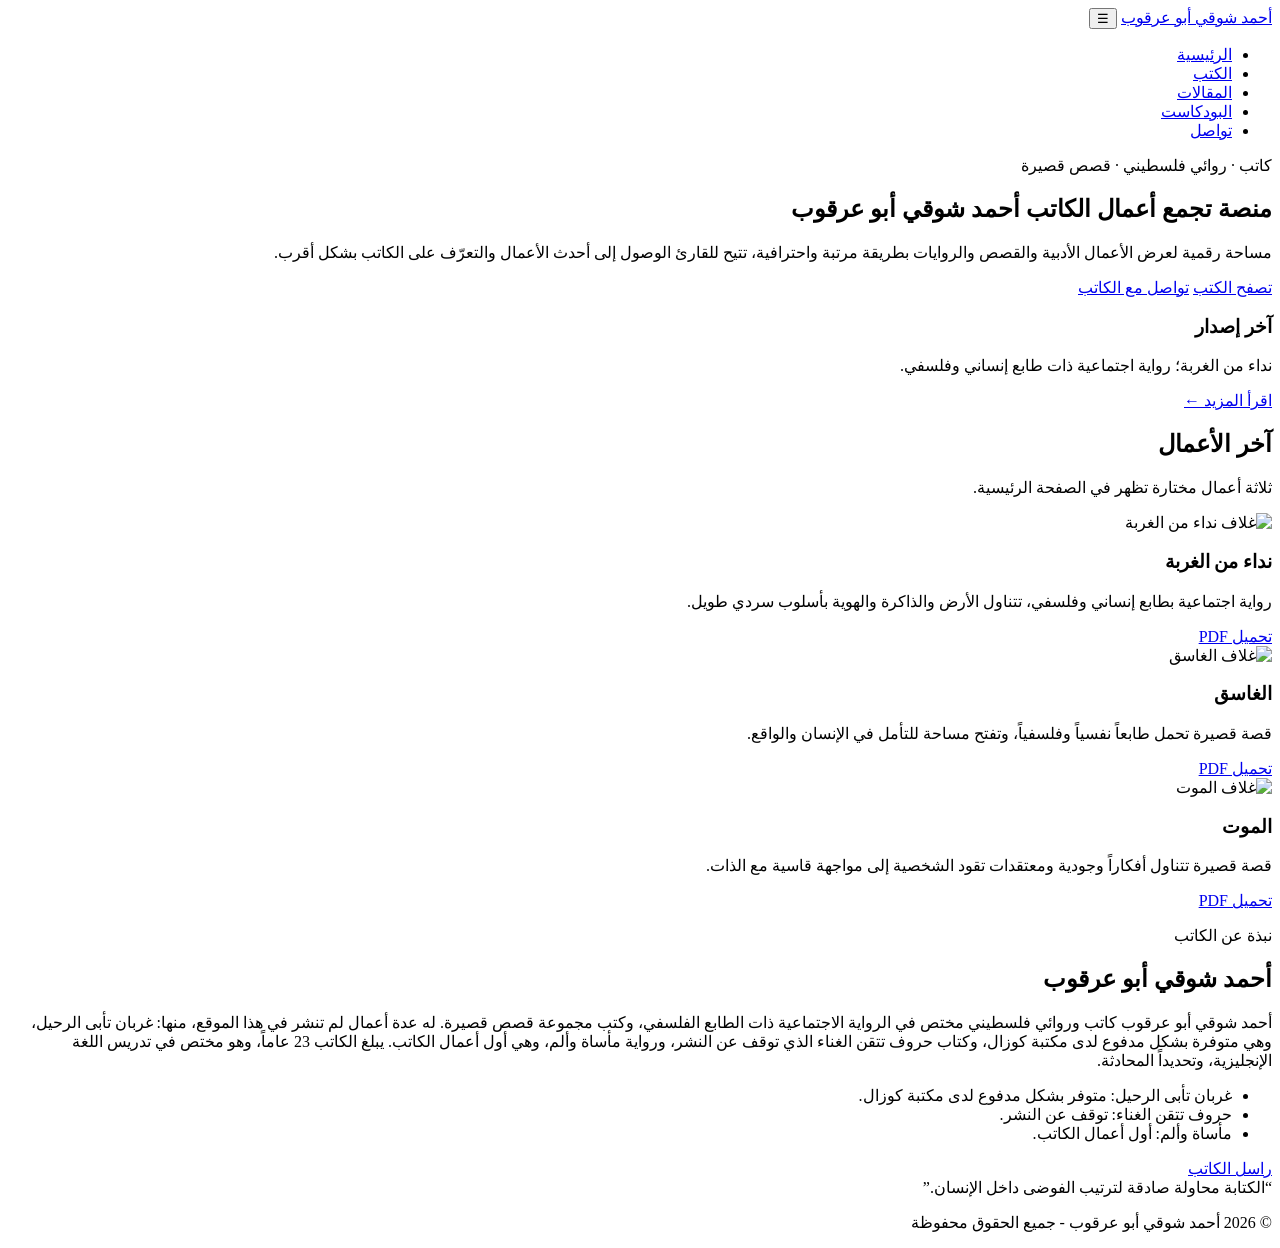
==== index.html @ 0fc99c55 "Add files via upload" ====
<!DOCTYPE html>
<html lang="ar" dir="rtl">
<head>
  <meta charset="UTF-8" />
  <meta name="viewport" content="width=device-width, initial-scale=1.0" />
  <title>أحمد شوقي أبو عرقوب | الصفحة الرئيسية</title>
  <link rel="stylesheet" href="css/style.css" />
</head>
<body><header class="site-header">
  <nav class="navbar container">
    <a href="index.html" class="logo">أحمد شوقي <span>أبو عرقوب</span></a>
    <button class="menu-btn" id="menuBtn" aria-label="فتح القائمة" aria-expanded="false">☰</button>
    <ul class="nav-links" id="navLinks">
      <li><a class="active" href="index.html">الرئيسية</a></li>
      <li><a  href="books.html">الكتب</a></li>
      <li><a  href="articles.html">المقالات</a></li>
      <li><a  href="podcast.html">البودكاست</a></li>
      <li><a  href="contact.html">تواصل</a></li>
    </ul>
  </nav>
</header>
<main>
  <section class="hero">
    <div class="container hero-grid">
      <div class="hero-text">
        <p class="tag">كاتب · روائي فلسطيني · قصص قصيرة</p>
        <h1>منصة تجمع أعمال الكاتب أحمد شوقي أبو عرقوب</h1>
        <p>مساحة رقمية لعرض الأعمال الأدبية والقصص والروايات بطريقة مرتبة واحترافية، تتيح للقارئ الوصول إلى أحدث الأعمال والتعرّف على الكاتب بشكل أقرب.</p>
        <div class="hero-actions">
          <a href="books.html" class="btn primary">تصفح الكتب</a>
          <a href="contact.html" class="btn secondary">تواصل مع الكاتب</a>
        </div>
      </div>
      <div class="hero-card">
        <h3>آخر إصدار</h3>
        <p>نداء من الغربة؛ رواية اجتماعية ذات طابع إنساني وفلسفي.</p>
        <a href="books.html">اقرأ المزيد ←</a>
      </div>
    </div>
  </section>
  <section class="section container">
    <div class="section-title">
      <h2>آخر الأعمال</h2>
      <p>ثلاثة أعمال مختارة تظهر في الصفحة الرئيسية.</p>
    </div>
    <div class="cards-grid">
      <article class="work-card">
        <div class="book-cover image-cover"><img src="images/covers/nidaa.jpg" alt="غلاف نداء من الغربة"></div>
        <h3>نداء من الغربة</h3>
        <p>رواية اجتماعية بطابع إنساني وفلسفي، تتناول الأرض والذاكرة والهوية بأسلوب سردي طويل.</p>
        <a href="books-pdf/nidaa-min-al-ghurba.pdf" class="btn small" target="_blank" download>تحميل PDF</a>
      </article>
      <article class="work-card">
        <div class="book-cover image-cover"><img src="images/covers/alghasiq.jpg" alt="غلاف الغاسق"></div>
        <h3>الغاسق</h3>
        <p>قصة قصيرة تحمل طابعاً نفسياً وفلسفياً، وتفتح مساحة للتأمل في الإنسان والواقع.</p>
        <a href="books-pdf/alghasiq.pdf" class="btn small" target="_blank" download>تحميل PDF</a>
      </article>
      <article class="work-card">
        <div class="book-cover image-cover"><img src="images/covers/almawt.jpg" alt="غلاف الموت"></div>
        <h3>الموت</h3>
        <p>قصة قصيرة تتناول أفكاراً وجودية ومعتقدات تقود الشخصية إلى مواجهة قاسية مع الذات.</p>
        <a href="books-pdf/almawt.pdf" class="btn small" target="_blank" download>تحميل PDF</a>
      </article>
    </div>
  </section>
  <section class="about-preview">
    <div class="container about-grid">
      <div>
        <p class="tag">نبذة عن الكاتب</p>
        <h2>أحمد شوقي أبو عرقوب</h2>
        <p>أحمد شوقي أبو عرقوب كاتب وروائي فلسطيني مختص في الرواية الاجتماعية ذات الطابع الفلسفي، وكتب مجموعة قصص قصيرة. له عدة أعمال لم تنشر في هذا الموقع، منها: غربان تأبى الرحيل، وهي متوفرة بشكل مدفوع لدى مكتبة كوزال، وكتاب حروف تتقن الغناء الذي توقف عن النشر، ورواية مأساة وألم، وهي أول أعمال الكاتب. يبلغ الكاتب 23 عاماً، وهو مختص في تدريس اللغة الإنجليزية، وتحديداً المحادثة.</p>
        <ul class="other-works">
          <li>غربان تأبى الرحيل: متوفر بشكل مدفوع لدى مكتبة كوزال.</li>
          <li>حروف تتقن الغناء: توقف عن النشر.</li>
          <li>مأساة وألم: أول أعمال الكاتب.</li>
        </ul>
        <a href="contact.html" class="btn primary">راسل الكاتب</a>
      </div>
      <div class="quote-box">“الكتابة محاولة صادقة لترتيب الفوضى داخل الإنسان.”</div>
    </div>
  </section>
</main>
<footer class="footer"><p>© 2026 أحمد شوقي أبو عرقوب - جميع الحقوق محفوظة</p></footer>
<script src="js/main.js"></script>
</body>
</html>
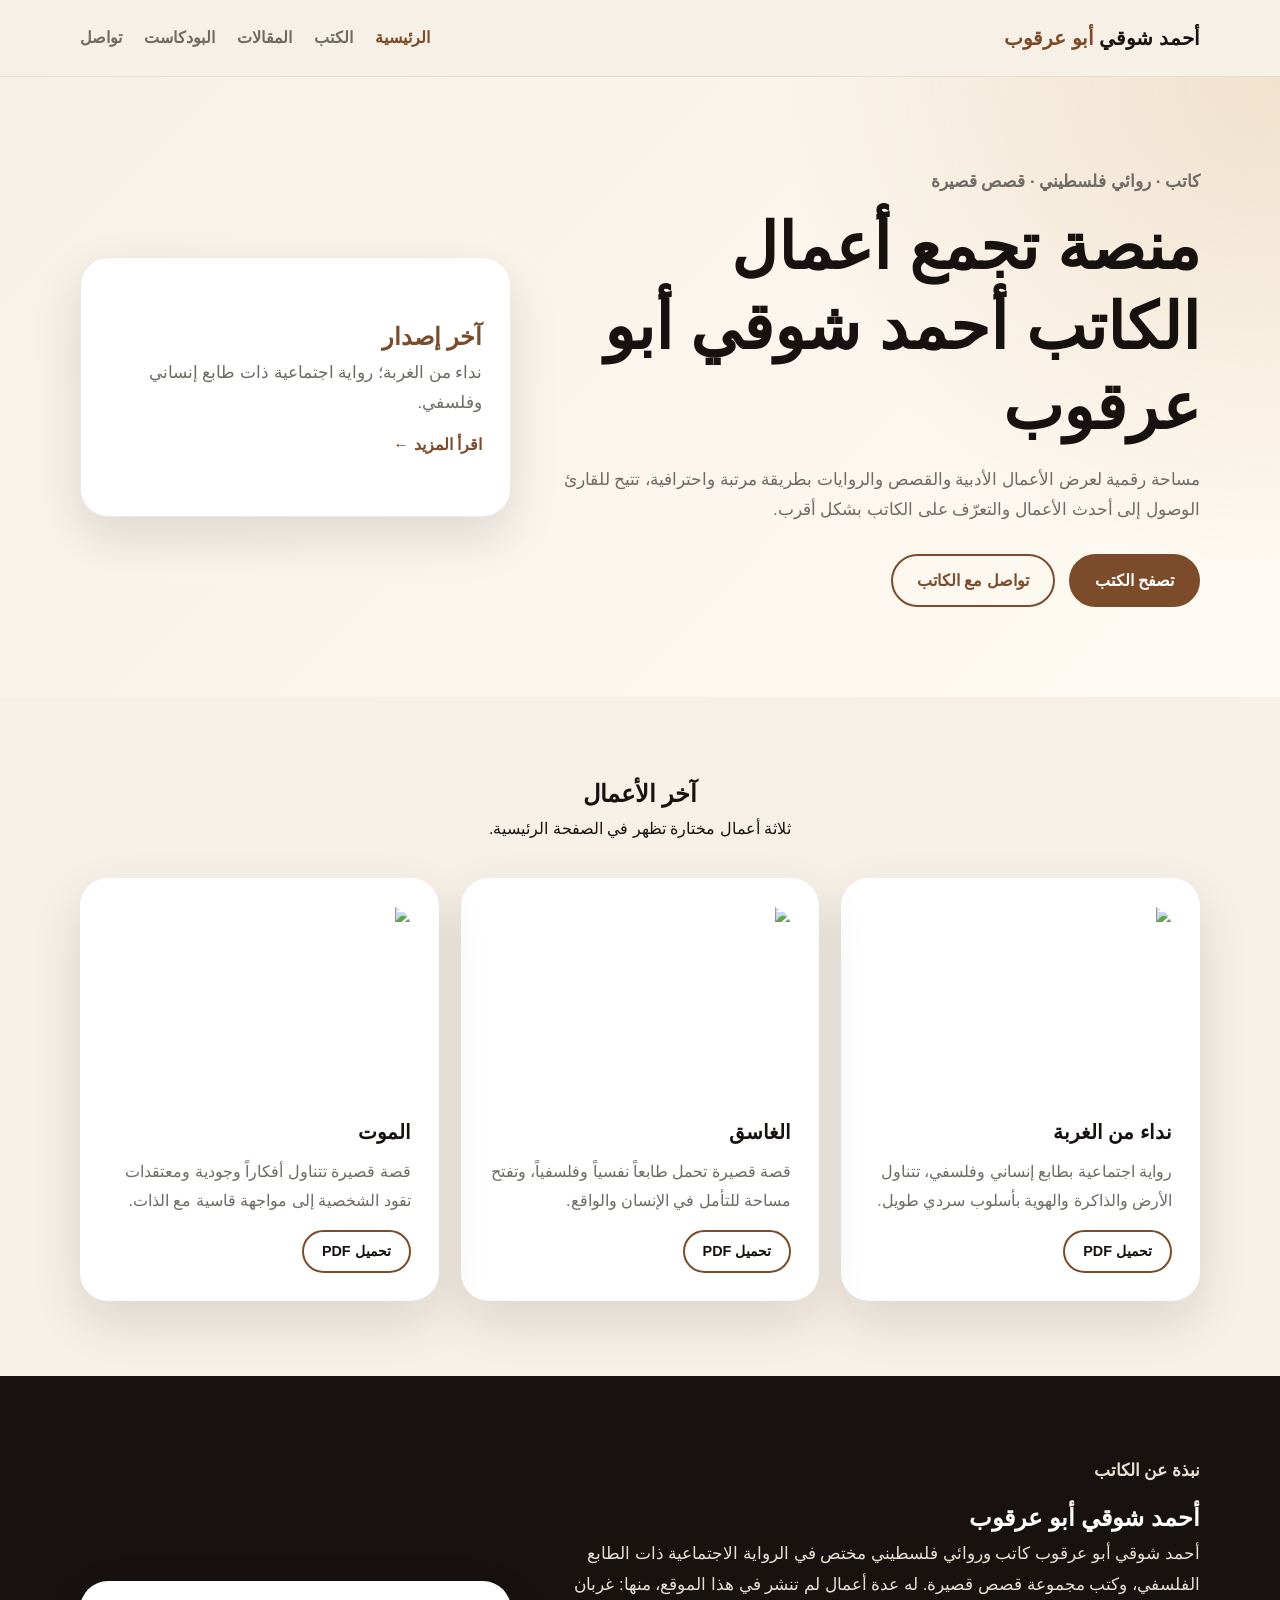
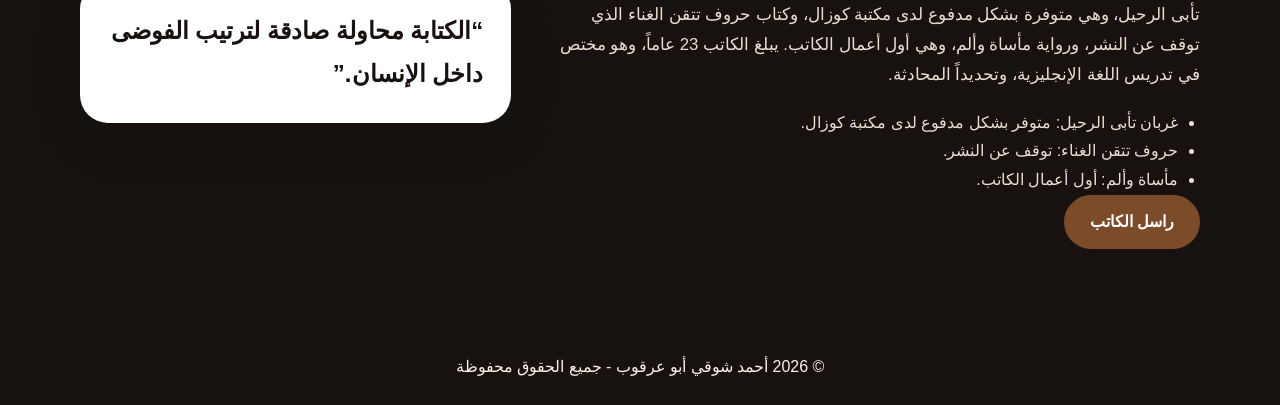
==== commit a3e24db0: "Update index.html" ====
--- a/index.html
+++ b/index.html
@@ -4,7 +4,7 @@
   <meta charset="UTF-8" />
   <meta name="viewport" content="width=device-width, initial-scale=1.0" />
   <title>أحمد شوقي أبو عرقوب | الصفحة الرئيسية</title>
-  <link rel="stylesheet" href="css/style.css" />
+  <link rel="stylesheet" href="style.css" />
 </head>
 <body><header class="site-header">
   <nav class="navbar container">
--- a/style.css
+++ b/style.css
@@ -0,0 +1,504 @@
+@import url('https://fonts.googleapis.com/css2?family=Cairo:wght@400;600;700;900&display=swap');
+
+:root {
+  --dark: #17120f;
+  --brown: #7b4b2a;
+  --gold: #c89b5a;
+  --cream: #f7f0e6;
+  --white: #ffffff;
+  --gray: #6f6a65;
+  --shadow: 0 20px 50px rgba(23, 18, 15, 0.12);
+}
+
+* {
+  margin: 0;
+  padding: 0;
+  box-sizing: border-box;
+}
+
+html {
+  -webkit-text-size-adjust: 100%;
+  text-size-adjust: 100%;
+}
+
+body {
+  font-family: 'Cairo', sans-serif;
+  background: var(--cream);
+  color: var(--dark);
+  line-height: 1.8;
+  overflow-x: hidden;
+}
+
+img {
+  max-width: 100%;
+  height: auto;
+}
+
+a {
+  text-decoration: none;
+  color: inherit;
+}
+
+.container {
+  width: min(1120px, 92%);
+  margin: auto;
+}
+
+.site-header {
+  background: rgba(247, 240, 230, 0.94);
+  backdrop-filter: blur(12px);
+  position: sticky;
+  top: 0;
+  z-index: 1000;
+  border-bottom: 1px solid rgba(123, 75, 42, 0.12);
+}
+
+.navbar {
+  height: 76px;
+  display: flex;
+  align-items: center;
+  justify-content: space-between;
+}
+
+.logo {
+  font-weight: 900;
+  font-size: 1.25rem;
+}
+
+.logo span {
+  color: var(--brown);
+}
+
+.nav-links {
+  display: flex;
+  list-style: none;
+  gap: 22px;
+}
+
+.nav-links a {
+  font-weight: 700;
+  color: var(--gray);
+  transition: 0.3s;
+}
+
+.nav-links a:hover,
+.nav-links a.active {
+  color: var(--brown);
+}
+
+.menu-btn {
+  display: none;
+  background: none;
+  border: none;
+  font-size: 1.8rem;
+  cursor: pointer;
+  padding: 8px 10px;
+  line-height: 1;
+  min-width: 44px;
+  min-height: 44px;
+}
+
+.hero {
+  padding: 90px 0;
+  background:
+    radial-gradient(circle at top right, rgba(200,155,90,.23), transparent 35%),
+    linear-gradient(135deg, #f7f0e6, #fffaf3);
+}
+
+.hero-grid,
+.about-grid,
+.contact-grid {
+  display: grid;
+  grid-template-columns: 1.2fr .8fr;
+  gap: 42px;
+  align-items: center;
+}
+
+.tag {
+  color: var(--brown);
+  font-weight: 800;
+  margin-bottom: 10px;
+}
+
+.hero h1,
+.page-title h1 {
+  font-size: clamp(2rem, 5vw, 4rem);
+  line-height: 1.25;
+  margin-bottom: 18px;
+}
+
+.hero p,
+.page-title p,
+.about-preview p {
+  color: var(--gray);
+  font-size: 1.05rem;
+}
+
+.hero-actions {
+  display: flex;
+  gap: 14px;
+  flex-wrap: wrap;
+  margin-top: 28px;
+}
+
+.btn {
+  display: inline-block;
+  padding: 12px 24px;
+  border-radius: 999px;
+  font-weight: 800;
+  border: 2px solid var(--brown);
+  cursor: pointer;
+  min-height: 44px;
+  line-height: 1.6;
+}
+
+.btn.primary {
+  background: var(--brown);
+  color: var(--white);
+}
+
+.btn.secondary {
+  color: var(--brown);
+}
+
+.btn.small {
+  padding: 8px 18px;
+  margin-top: 14px;
+  font-size: .9rem;
+  min-height: 40px;
+}
+
+.hero-card,
+.quote-box,
+.work-card,
+.article-item,
+.podcast-card,
+.contact-form,
+.contact-info {
+  background: var(--white);
+  border-radius: 28px;
+  padding: 28px;
+  box-shadow: var(--shadow);
+}
+
+.hero-card {
+  min-height: 260px;
+  display: flex;
+  flex-direction: column;
+  justify-content: center;
+  border: 1px solid rgba(123, 75, 42, 0.12);
+}
+
+.hero-card h3 {
+  color: var(--brown);
+  font-size: 1.5rem;
+}
+
+.hero-card a,
+.read-more,
+.article-item a {
+  color: var(--brown);
+  font-weight: 800;
+  margin-top: 12px;
+  display: inline-block;
+}
+
+.section,
+.page {
+  padding: 75px 0;
+}
+
+.section-title,
+.page-title {
+  text-align: center;
+  margin-bottom: 34px;
+}
+
+.cards-grid,
+.podcast-grid {
+  display: grid;
+  grid-template-columns: repeat(3, 1fr);
+  gap: 22px;
+}
+
+.work-card {
+  transition: .3s;
+}
+
+.work-card:hover {
+  transform: translateY(-8px);
+}
+
+.book-cover {
+  height: 190px;
+  border-radius: 22px;
+  background: linear-gradient(145deg, var(--brown), var(--gold));
+  color: var(--white);
+  display: grid;
+  place-items: center;
+  font-size: 2rem;
+  font-weight: 900;
+  margin-bottom: 18px;
+}
+
+.work-card h3,
+.article-item h3,
+.podcast-card h3 {
+  font-size: 1.25rem;
+  margin-bottom: 8px;
+}
+
+.work-card p,
+.article-item p,
+.podcast-card p {
+  color: var(--gray);
+}
+
+.about-preview {
+  padding: 80px 0;
+  background: var(--dark);
+  color: var(--white);
+}
+
+.about-preview p {
+  color: #e8ded2;
+}
+
+.quote-box {
+  color: var(--dark);
+  font-size: 1.5rem;
+  font-weight: 800;
+}
+
+.article-list {
+  display: grid;
+  gap: 20px;
+}
+
+.article-item span {
+  color: var(--gold);
+  font-weight: 800;
+}
+
+.podcast-card audio {
+  width: 100%;
+  margin-top: 18px;
+}
+
+.align-right {
+  text-align: right;
+}
+
+.contact-grid {
+  align-items: start;
+}
+
+.contact-info {
+  margin-top: 22px;
+}
+
+.contact-form {
+  display: grid;
+  gap: 12px;
+}
+
+.contact-form label {
+  font-weight: 800;
+}
+
+.contact-form input,
+.contact-form textarea {
+  width: 100%;
+  border: 1px solid #e1d2c0;
+  border-radius: 16px;
+  padding: 13px;
+  font-family: inherit;
+  font-size: 16px;
+  outline: none;
+}
+
+.contact-form input:focus,
+.contact-form textarea:focus {
+  border-color: var(--brown);
+}
+
+.footer {
+  text-align: center;
+  padding: 24px;
+  background: var(--dark);
+  color: var(--cream);
+}
+
+/* ===== تحسينات التجاوب مع الأجهزة اللوحية والجوال ===== */
+
+/* أجهزة لوحية وشاشات متوسطة: عرض بطاقتين بدل ثلاثة لاستغلال أفضل للمساحة */
+@media (max-width: 1000px) {
+  .cards-grid,
+  .podcast-grid {
+    grid-template-columns: repeat(2, 1fr);
+  }
+}
+
+@media (max-width: 850px) {
+  .menu-btn {
+    display: block;
+  }
+
+  .nav-links {
+    position: absolute;
+    top: 76px;
+    right: 0;
+    width: 100%;
+    background: var(--cream);
+    flex-direction: column;
+    padding: 10px 20px 20px;
+    display: none;
+    border-bottom: 1px solid #e5d6c5;
+    max-height: calc(100vh - 76px);
+    overflow-y: auto;
+    box-shadow: var(--shadow);
+  }
+
+  .nav-links.show {
+    display: flex;
+  }
+
+  .nav-links li {
+    width: 100%;
+  }
+
+  .nav-links a {
+    display: block;
+    padding: 14px 4px;
+    font-size: 1.05rem;
+    border-bottom: 1px solid rgba(123, 75, 42, 0.08);
+  }
+
+  .nav-links li:last-child a {
+    border-bottom: none;
+  }
+
+  .hero-grid,
+  .about-grid,
+  .contact-grid,
+  .cards-grid,
+  .podcast-grid {
+    grid-template-columns: 1fr;
+  }
+
+  .hero {
+    padding: 60px 0;
+  }
+}
+
+/* هواتف: عمود واحد وأغلفة أطول لعرض أفضل للصورة */
+@media (max-width: 600px) {
+  .cards-grid,
+  .podcast-grid {
+    grid-template-columns: 1fr;
+    gap: 18px;
+  }
+
+  .book-cover {
+    height: 260px;
+  }
+
+  .section,
+  .page {
+    padding: 55px 0;
+  }
+
+  .hero-actions {
+    flex-direction: column;
+    align-items: stretch;
+  }
+
+  .hero-actions .btn {
+    text-align: center;
+  }
+
+  .navbar {
+    height: 68px;
+  }
+
+  .nav-links {
+    top: 68px;
+    max-height: calc(100vh - 68px);
+  }
+}
+
+/* هواتف صغيرة جداً: إحكام المساحات والخطوط لسهولة القراءة */
+@media (max-width: 420px) {
+  .container {
+    width: 94%;
+  }
+
+  .hero {
+    padding: 44px 0;
+  }
+
+  .hero h1,
+  .page-title h1 {
+    font-size: clamp(1.6rem, 8vw, 2.4rem);
+  }
+
+  .hero-card,
+  .quote-box,
+  .work-card,
+  .article-item,
+  .podcast-card,
+  .contact-form,
+  .contact-info {
+    padding: 20px;
+    border-radius: 20px;
+  }
+
+  .logo {
+    font-size: 1.05rem;
+  }
+
+  .book-cover {
+    height: 220px;
+  }
+
+  .btn.primary,
+  .btn.secondary {
+    width: 100%;
+    text-align: center;
+  }
+}
+
+
+/* إضافات بسيطة لعرض الأغلفة الحقيقية مع الحفاظ على شكل التصميم */
+.book-cover.image-cover {
+  padding: 0;
+  overflow: hidden;
+  background: #fff;
+}
+.book-cover.image-cover img {
+  width: 100%;
+  height: 100%;
+  object-fit: cover;
+  display: block;
+}
+.contact-info a {
+  color: var(--brown);
+  font-weight: 800;
+}
+.unavailable {
+  display: inline-block;
+  padding: 8px 18px;
+  margin-top: 14px;
+  font-size: .9rem;
+  border-radius: 999px;
+  font-weight: 800;
+  border: 2px solid #d8c7b6;
+  color: var(--gray);
+}
+.other-works {
+  margin-top: 18px;
+  color: #e8ded2;
+}
+.other-works li {
+  margin-right: 22px;
+}
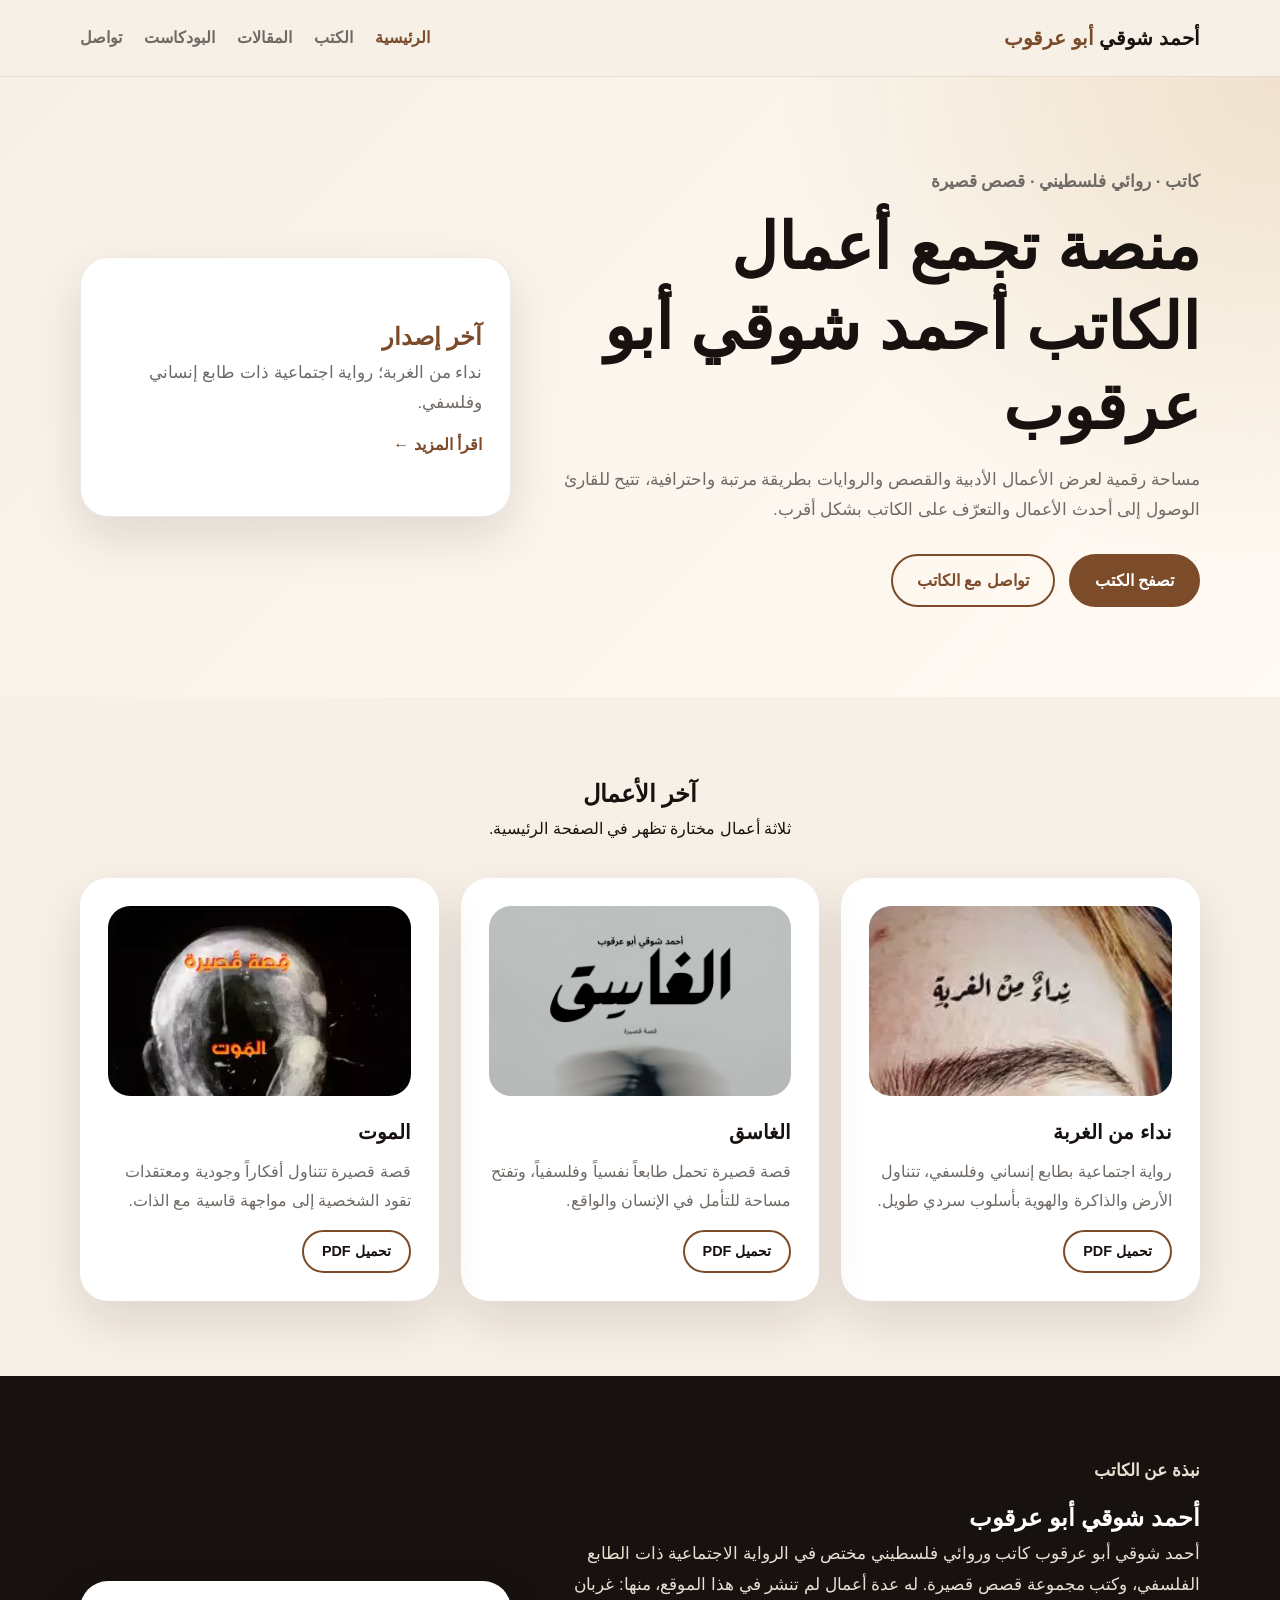
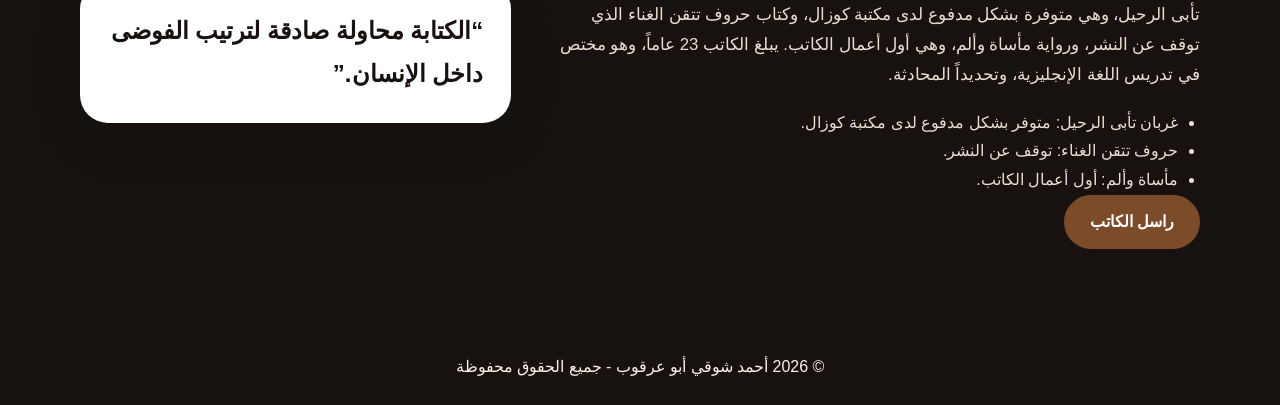
==== commit 23422f9a: "Update index.html" ====
--- a/index.html
+++ b/index.html
@@ -45,19 +45,19 @@
     </div>
     <div class="cards-grid">
       <article class="work-card">
-        <div class="book-cover image-cover"><img src="images/covers/nidaa.jpg" alt="غلاف نداء من الغربة"></div>
+        <div class="book-cover image-cover"><img src="nidaa.jpg" alt="غلاف نداء من الغربة"></div>
         <h3>نداء من الغربة</h3>
         <p>رواية اجتماعية بطابع إنساني وفلسفي، تتناول الأرض والذاكرة والهوية بأسلوب سردي طويل.</p>
         <a href="books-pdf/nidaa-min-al-ghurba.pdf" class="btn small" target="_blank" download>تحميل PDF</a>
       </article>
       <article class="work-card">
-        <div class="book-cover image-cover"><img src="images/covers/alghasiq.jpg" alt="غلاف الغاسق"></div>
+        <div class="book-cover image-cover"><img src="alghasiq.jpg" alt="غلاف الغاسق"></div>
         <h3>الغاسق</h3>
         <p>قصة قصيرة تحمل طابعاً نفسياً وفلسفياً، وتفتح مساحة للتأمل في الإنسان والواقع.</p>
         <a href="books-pdf/alghasiq.pdf" class="btn small" target="_blank" download>تحميل PDF</a>
       </article>
       <article class="work-card">
-        <div class="book-cover image-cover"><img src="images/covers/almawt.jpg" alt="غلاف الموت"></div>
+        <div class="book-cover image-cover"><img src="almawt.jpg" alt="غلاف الموت"></div>
         <h3>الموت</h3>
         <p>قصة قصيرة تتناول أفكاراً وجودية ومعتقدات تقود الشخصية إلى مواجهة قاسية مع الذات.</p>
         <a href="books-pdf/almawt.pdf" class="btn small" target="_blank" download>تحميل PDF</a>
